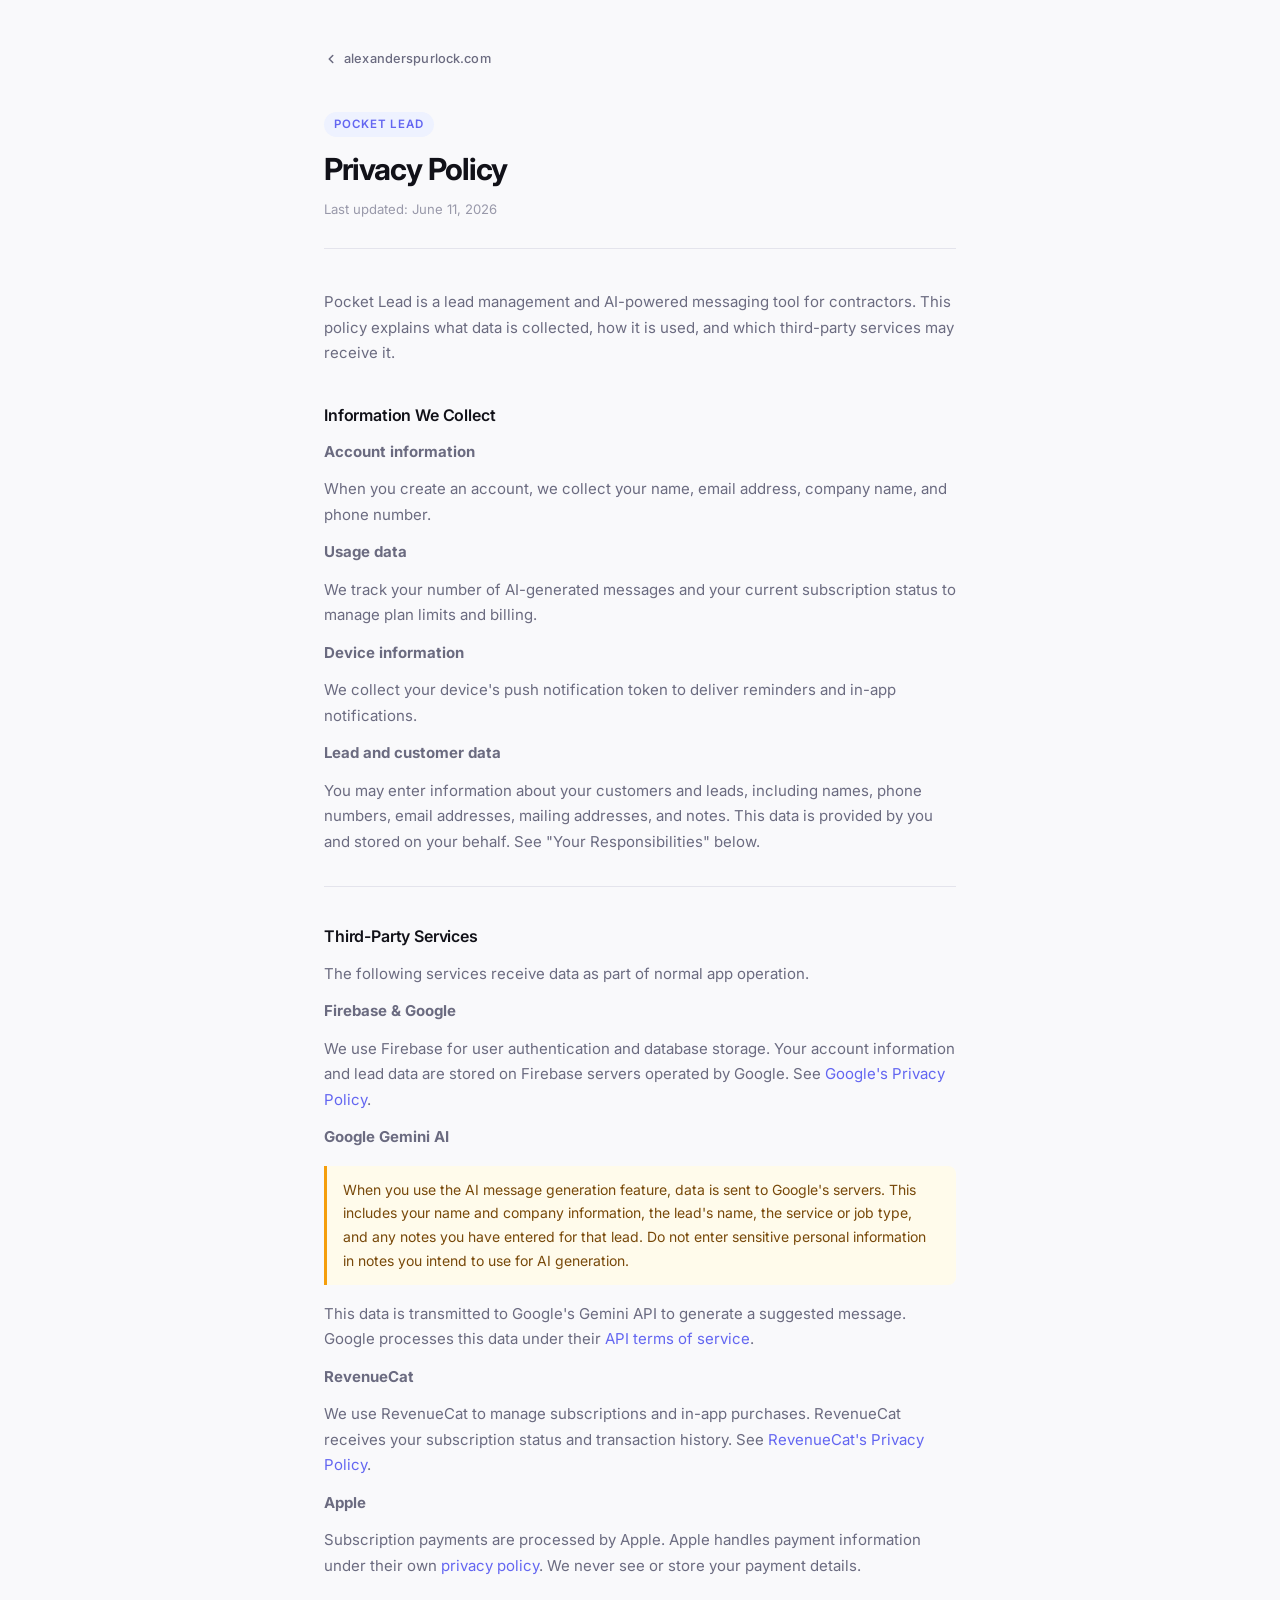
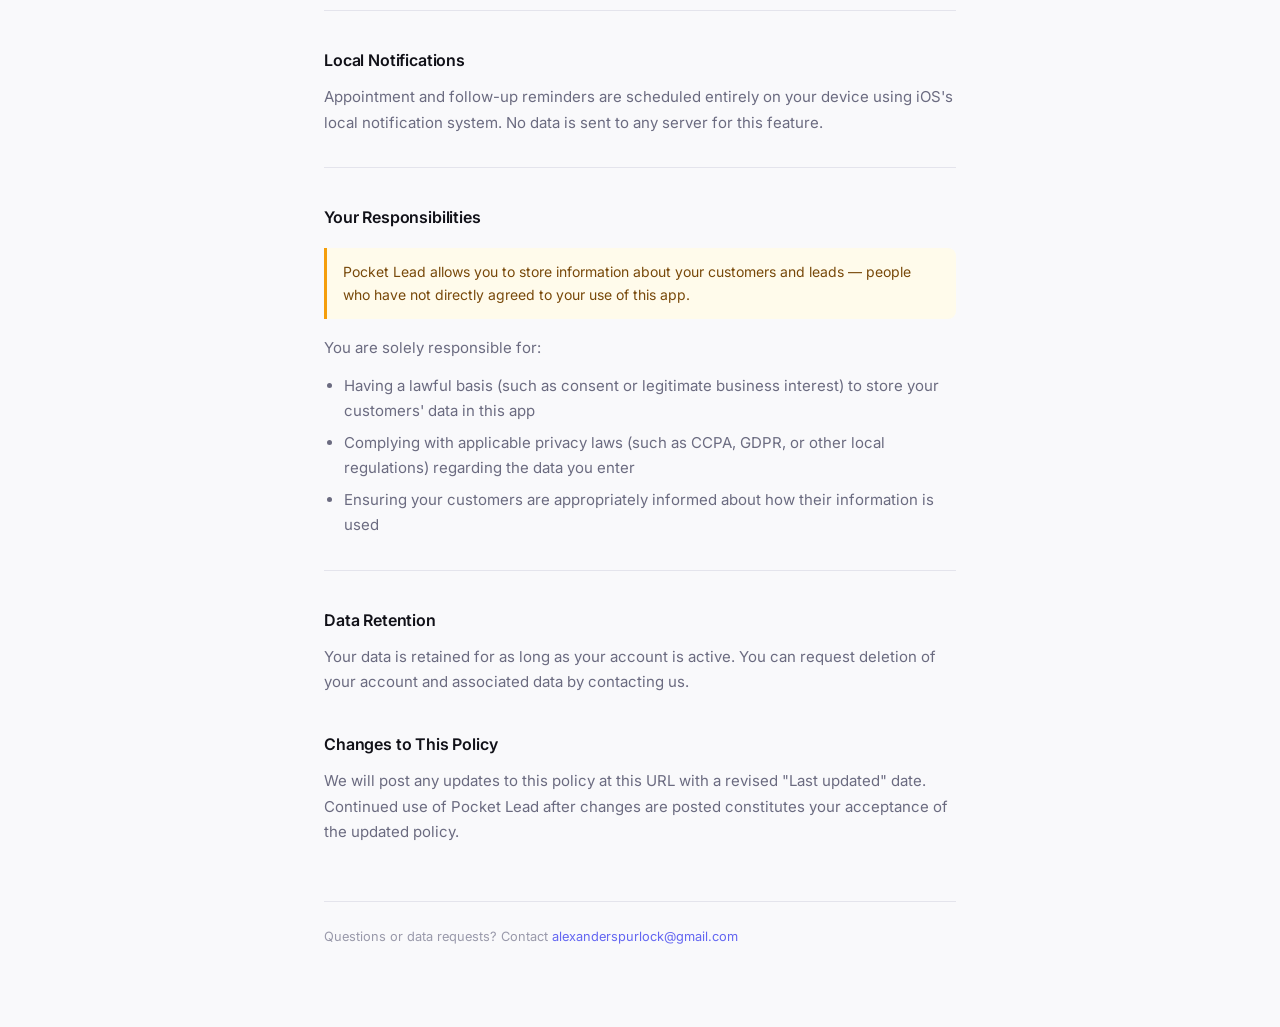
==== legal/pocket-lead/privacy/index.html @ 6b61e497 "updates to legal docs" ====
<!doctype html>
<html lang="en">
  <head>
    <meta charset="UTF-8" />
    <meta name="viewport" content="width=device-width, initial-scale=1.0" />
    <title>Privacy Policy — Pocket Lead</title>
    <meta name="description" content="Privacy Policy for Pocket Lead by Alexander Spurlock" />
    <meta name="author" content="Alexander Spurlock" />
    <link rel="preconnect" href="https://fonts.googleapis.com" />
    <link rel="preconnect" href="https://fonts.gstatic.com" crossorigin />
    <link href="https://fonts.googleapis.com/css2?family=Inter:wght@400;500;600;700&display=swap" rel="stylesheet" />
    <link rel="stylesheet" href="../../legal.css" />
  </head>
  <body>
    <div class="page">

      <a href="/" class="back">
        <svg viewBox="0 0 16 16" fill="none" stroke="currentColor" stroke-width="1.75" stroke-linecap="round" stroke-linejoin="round">
          <path d="M10 12L6 8l4-4"/>
        </svg>
        alexanderspurlock.com
      </a>

      <header class="doc-header">
        <span class="app-tag">Pocket Lead</span>
        <h1>Privacy Policy</h1>
        <p class="doc-meta">Last updated: June 11, 2026</p>
      </header>

      <main class="doc-body">
        <p>
          Pocket Lead is a lead management and AI-powered messaging tool for contractors.
          This policy explains what data is collected, how it is used, and which third-party
          services may receive it.
        </p>

        <h2>Information We Collect</h2>

        <p><strong>Account information</strong></p>
        <p>When you create an account, we collect your name, email address, company name, and phone number.</p>

        <p><strong>Usage data</strong></p>
        <p>We track your number of AI-generated messages and your current subscription status to manage plan limits and billing.</p>

        <p><strong>Device information</strong></p>
        <p>We collect your device's push notification token to deliver reminders and in-app notifications.</p>

        <p><strong>Lead and customer data</strong></p>
        <p>You may enter information about your customers and leads, including names, phone numbers, email addresses, mailing addresses, and notes. This data is provided by you and stored on your behalf. See "Your Responsibilities" below.</p>

        <hr class="section-divider" />

        <h2>Third-Party Services</h2>
        <p>The following services receive data as part of normal app operation.</p>

        <p><strong>Firebase &amp; Google</strong></p>
        <p>
          We use Firebase for user authentication and database storage. Your account information
          and lead data are stored on Firebase servers operated by Google. See
          <a href="https://policies.google.com/privacy" target="_blank" rel="noopener">Google's Privacy Policy</a>.
        </p>

        <p><strong>Google Gemini AI</strong></p>
        <div class="callout">
          When you use the AI message generation feature, data is sent to Google's servers.
          This includes your name and company information, the lead's name, the service or job type,
          and any notes you have entered for that lead. Do not enter sensitive personal information
          in notes you intend to use for AI generation.
        </div>
        <p>
          This data is transmitted to Google's Gemini API to generate a suggested message.
          Google processes this data under their
          <a href="https://ai.google.dev/terms" target="_blank" rel="noopener">API terms of service</a>.
        </p>

        <p><strong>RevenueCat</strong></p>
        <p>
          We use RevenueCat to manage subscriptions and in-app purchases. RevenueCat receives
          your subscription status and transaction history. See
          <a href="https://www.revenuecat.com/privacy" target="_blank" rel="noopener">RevenueCat's Privacy Policy</a>.
        </p>

        <p><strong>Apple</strong></p>
        <p>
          Subscription payments are processed by Apple. Apple handles payment information
          under their own
          <a href="https://www.apple.com/legal/privacy" target="_blank" rel="noopener">privacy policy</a>.
          We never see or store your payment details.
        </p>

        <hr class="section-divider" />

        <h2>Local Notifications</h2>
        <p>
          Appointment and follow-up reminders are scheduled entirely on your device using
          iOS's local notification system. No data is sent to any server for this feature.
        </p>

        <hr class="section-divider" />

        <h2>Your Responsibilities</h2>
        <div class="callout">
          Pocket Lead allows you to store information about your customers and leads —
          people who have not directly agreed to your use of this app.
        </div>
        <p>
          You are solely responsible for:
        </p>
        <ul>
          <li>Having a lawful basis (such as consent or legitimate business interest) to store your customers' data in this app</li>
          <li>Complying with applicable privacy laws (such as CCPA, GDPR, or other local regulations) regarding the data you enter</li>
          <li>Ensuring your customers are appropriately informed about how their information is used</li>
        </ul>

        <hr class="section-divider" />

        <h2>Data Retention</h2>
        <p>
          Your data is retained for as long as your account is active. You can request
          deletion of your account and associated data by contacting us.
        </p>

        <h2>Changes to This Policy</h2>
        <p>
          We will post any updates to this policy at this URL with a revised "Last updated"
          date. Continued use of Pocket Lead after changes are posted constitutes your
          acceptance of the updated policy.
        </p>
      </main>

      <footer class="doc-footer">
        Questions or data requests? Contact
        <a href="mailto:alexanderspurlock@gmail.com">alexanderspurlock@gmail.com</a>
      </footer>

    </div>
  </body>
</html>
---- legal/legal.css ----
*, *::before, *::after {
  box-sizing: border-box;
  margin: 0;
  padding: 0;
}

:root {
  --bg: #f9f9fb;
  --surface: #ffffff;
  --text: #111118;
  --muted: #6b6b80;
  --faint: #9999aa;
  --border: #e4e4ec;
  --accent: #6366f1;
  --accent-light: #eef2ff;
}

body {
  font-family: 'Inter', system-ui, -apple-system, sans-serif;
  background: var(--bg);
  color: var(--text);
  font-size: 15px;
  line-height: 1.7;
  -webkit-font-smoothing: antialiased;
}

.page {
  max-width: 680px;
  margin: 0 auto;
  padding: 48px 24px 80px;
}

/* Back link */
.back {
  display: inline-flex;
  align-items: center;
  gap: 6px;
  font-size: 0.8rem;
  font-weight: 500;
  color: var(--muted);
  text-decoration: none;
  margin-bottom: 40px;
  letter-spacing: 0.01em;
  transition: color 0.15s ease;
}

.back:hover {
  color: var(--accent);
}

.back svg {
  width: 14px;
  height: 14px;
}

/* Header */
.doc-header {
  margin-bottom: 40px;
  padding-bottom: 28px;
  border-bottom: 1px solid var(--border);
}

.app-tag {
  display: inline-block;
  font-size: 0.72rem;
  font-weight: 600;
  letter-spacing: 0.08em;
  text-transform: uppercase;
  color: var(--accent);
  background: var(--accent-light);
  padding: 3px 10px;
  border-radius: 20px;
  margin-bottom: 14px;
}

.doc-header h1 {
  font-size: 1.9rem;
  font-weight: 700;
  letter-spacing: -0.03em;
  line-height: 1.2;
  color: var(--text);
  margin-bottom: 10px;
}

.doc-meta {
  font-size: 0.82rem;
  color: var(--faint);
}

/* Content */
.doc-body h2 {
  font-size: 1rem;
  font-weight: 600;
  letter-spacing: -0.01em;
  color: var(--text);
  margin-top: 36px;
  margin-bottom: 10px;
}

.doc-body h2:first-child {
  margin-top: 0;
}

.doc-body p {
  color: var(--muted);
  margin-bottom: 12px;
}

.doc-body p:last-child {
  margin-bottom: 0;
}

.doc-body ul {
  color: var(--muted);
  padding-left: 20px;
  margin-bottom: 12px;
}

.doc-body li {
  margin-bottom: 6px;
}

.doc-body a {
  color: var(--accent);
  text-decoration: none;
}

.doc-body a:hover {
  text-decoration: underline;
}

.callout {
  background: #fffbeb;
  border-left: 3px solid #f59e0b;
  border-radius: 0 8px 8px 0;
  padding: 12px 16px;
  margin: 16px 0;
  font-size: 0.875rem;
  color: #78490a;
}

.section-divider {
  border: none;
  border-top: 1px solid var(--border);
  margin: 32px 0;
}

/* Footer */
.doc-footer {
  margin-top: 56px;
  padding-top: 24px;
  border-top: 1px solid var(--border);
  font-size: 0.8rem;
  color: var(--faint);
}

.doc-footer a {
  color: var(--accent);
  text-decoration: none;
}

@media (max-width: 600px) {
  .page {
    padding: 32px 20px 60px;
  }

  .doc-header h1 {
    font-size: 1.5rem;
  }
}
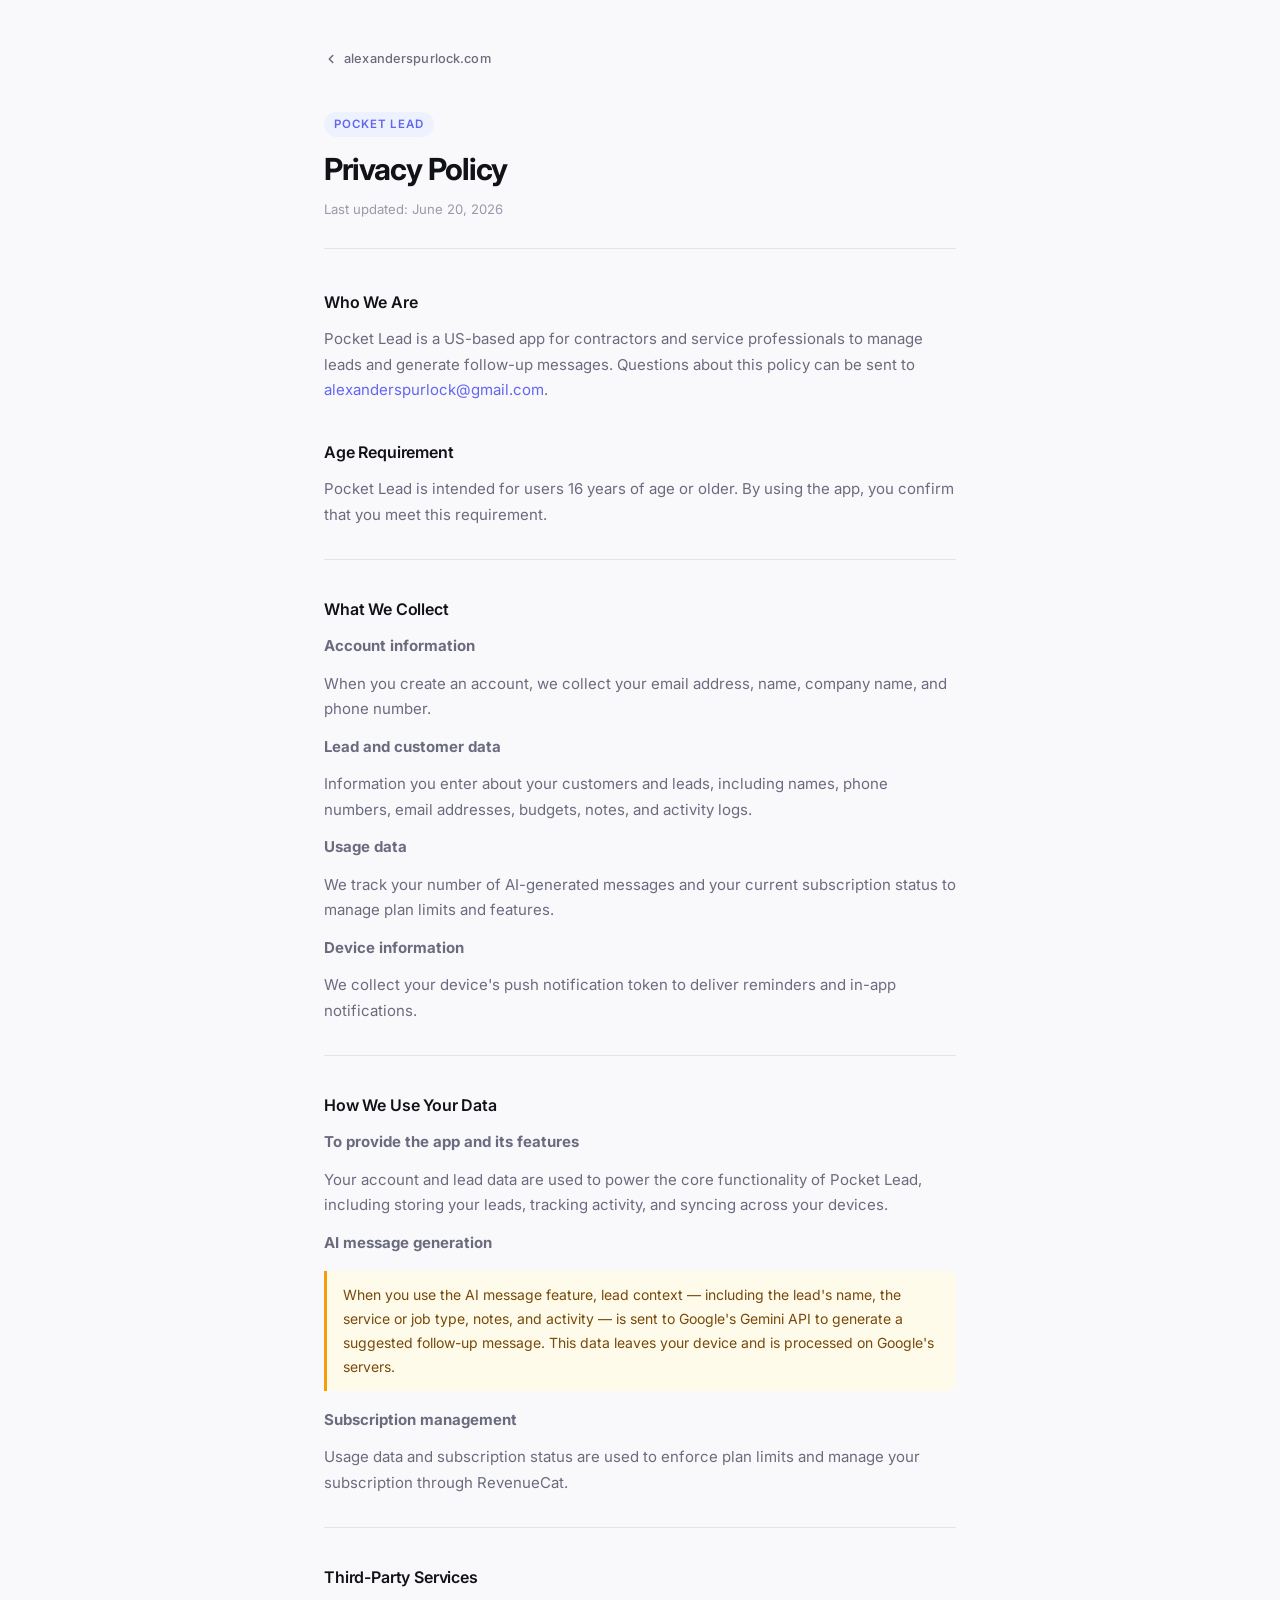
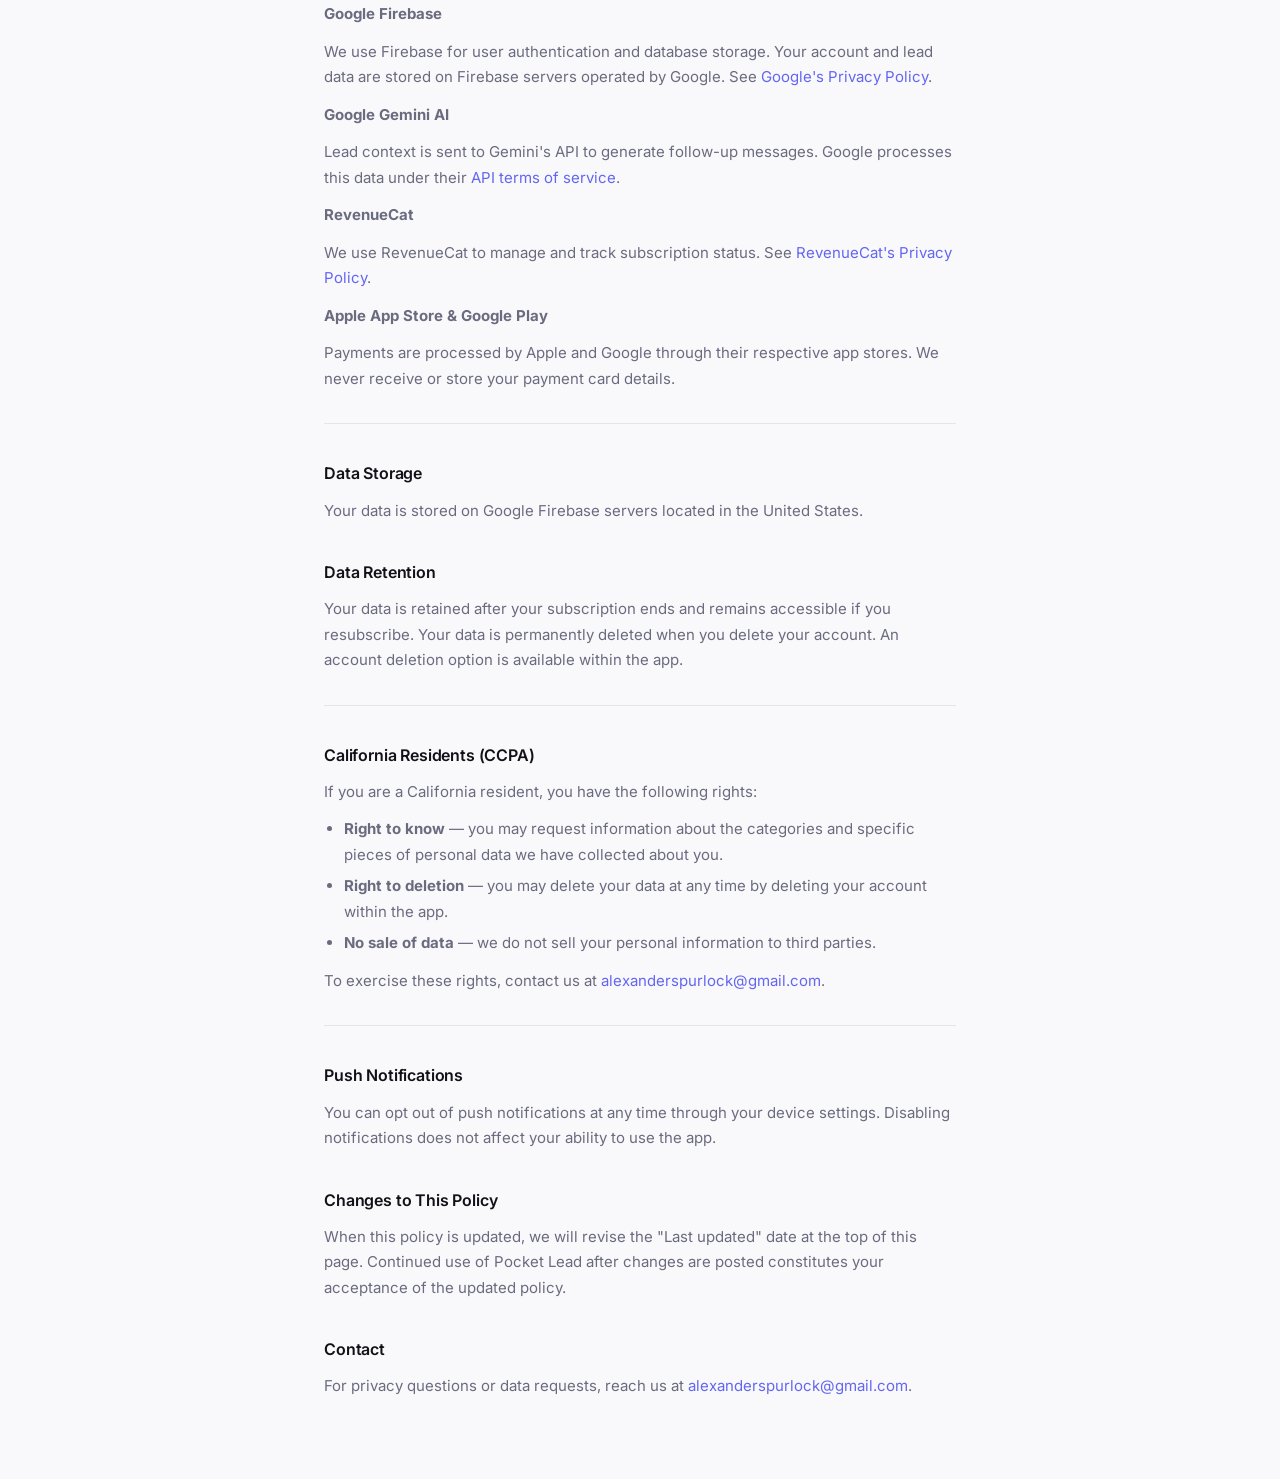
==== commit bc02c9fc: "update pocket lead terms and privacy" ====
--- a/legal/pocket-lead/privacy/index.html
+++ b/legal/pocket-lead/privacy/index.html
@@ -24,114 +24,156 @@
       <header class="doc-header">
         <span class="app-tag">Pocket Lead</span>
         <h1>Privacy Policy</h1>
-        <p class="doc-meta">Last updated: June 11, 2026</p>
+        <p class="doc-meta">Last updated: June 20, 2026</p>
       </header>
 
       <main class="doc-body">
+
+        <h2>Who We Are</h2>
         <p>
-          Pocket Lead is a lead management and AI-powered messaging tool for contractors.
-          This policy explains what data is collected, how it is used, and which third-party
-          services may receive it.
+          Pocket Lead is a US-based app for contractors and service professionals to manage
+          leads and generate follow-up messages. Questions about this policy can be sent to
+          <a href="mailto:alexanderspurlock@gmail.com">alexanderspurlock@gmail.com</a>.
         </p>
 
-        <h2>Information We Collect</h2>
+        <h2>Age Requirement</h2>
+        <p>
+          Pocket Lead is intended for users 16 years of age or older. By using the app,
+          you confirm that you meet this requirement.
+        </p>
+
+        <hr class="section-divider" />
+
+        <h2>What We Collect</h2>
 
         <p><strong>Account information</strong></p>
-        <p>When you create an account, we collect your name, email address, company name, and phone number.</p>
+        <p>
+          When you create an account, we collect your email address, name, company name,
+          and phone number.
+        </p>
+
+        <p><strong>Lead and customer data</strong></p>
+        <p>
+          Information you enter about your customers and leads, including names, phone numbers,
+          email addresses, budgets, notes, and activity logs.
+        </p>
 
         <p><strong>Usage data</strong></p>
-        <p>We track your number of AI-generated messages and your current subscription status to manage plan limits and billing.</p>
+        <p>
+          We track your number of AI-generated messages and your current subscription status
+          to manage plan limits and features.
+        </p>
 
         <p><strong>Device information</strong></p>
-        <p>We collect your device's push notification token to deliver reminders and in-app notifications.</p>
+        <p>
+          We collect your device's push notification token to deliver reminders and
+          in-app notifications.
+        </p>
 
-        <p><strong>Lead and customer data</strong></p>
-        <p>You may enter information about your customers and leads, including names, phone numbers, email addresses, mailing addresses, and notes. This data is provided by you and stored on your behalf. See "Your Responsibilities" below.</p>
+        <hr class="section-divider" />
+
+        <h2>How We Use Your Data</h2>
+
+        <p><strong>To provide the app and its features</strong></p>
+        <p>
+          Your account and lead data are used to power the core functionality of Pocket Lead,
+          including storing your leads, tracking activity, and syncing across your devices.
+        </p>
+
+        <p><strong>AI message generation</strong></p>
+        <div class="callout">
+          When you use the AI message feature, lead context — including the lead's name,
+          the service or job type, notes, and activity — is sent to Google's Gemini API
+          to generate a suggested follow-up message. This data leaves your device and is
+          processed on Google's servers.
+        </div>
+
+        <p><strong>Subscription management</strong></p>
+        <p>
+          Usage data and subscription status are used to enforce plan limits and manage
+          your subscription through RevenueCat.
+        </p>
 
         <hr class="section-divider" />
 
         <h2>Third-Party Services</h2>
-        <p>The following services receive data as part of normal app operation.</p>
 
-        <p><strong>Firebase &amp; Google</strong></p>
+        <p><strong>Google Firebase</strong></p>
         <p>
-          We use Firebase for user authentication and database storage. Your account information
-          and lead data are stored on Firebase servers operated by Google. See
+          We use Firebase for user authentication and database storage. Your account and
+          lead data are stored on Firebase servers operated by Google. See
           <a href="https://policies.google.com/privacy" target="_blank" rel="noopener">Google's Privacy Policy</a>.
         </p>
 
         <p><strong>Google Gemini AI</strong></p>
-        <div class="callout">
-          When you use the AI message generation feature, data is sent to Google's servers.
-          This includes your name and company information, the lead's name, the service or job type,
-          and any notes you have entered for that lead. Do not enter sensitive personal information
-          in notes you intend to use for AI generation.
-        </div>
         <p>
-          This data is transmitted to Google's Gemini API to generate a suggested message.
-          Google processes this data under their
+          Lead context is sent to Gemini's API to generate follow-up messages. Google
+          processes this data under their
           <a href="https://ai.google.dev/terms" target="_blank" rel="noopener">API terms of service</a>.
         </p>
 
         <p><strong>RevenueCat</strong></p>
         <p>
-          We use RevenueCat to manage subscriptions and in-app purchases. RevenueCat receives
-          your subscription status and transaction history. See
+          We use RevenueCat to manage and track subscription status. See
           <a href="https://www.revenuecat.com/privacy" target="_blank" rel="noopener">RevenueCat's Privacy Policy</a>.
         </p>
 
-        <p><strong>Apple</strong></p>
+        <p><strong>Apple App Store &amp; Google Play</strong></p>
         <p>
-          Subscription payments are processed by Apple. Apple handles payment information
-          under their own
-          <a href="https://www.apple.com/legal/privacy" target="_blank" rel="noopener">privacy policy</a>.
-          We never see or store your payment details.
+          Payments are processed by Apple and Google through their respective app stores.
+          We never receive or store your payment card details.
         </p>
 
         <hr class="section-divider" />
 
-        <h2>Local Notifications</h2>
+        <h2>Data Storage</h2>
         <p>
-          Appointment and follow-up reminders are scheduled entirely on your device using
-          iOS's local notification system. No data is sent to any server for this feature.
+          Your data is stored on Google Firebase servers located in the United States.
+        </p>
+
+        <h2>Data Retention</h2>
+        <p>
+          Your data is retained after your subscription ends and remains accessible if
+          you resubscribe. Your data is permanently deleted when you delete your account.
+          An account deletion option is available within the app.
         </p>
 
         <hr class="section-divider" />
 
-        <h2>Your Responsibilities</h2>
-        <div class="callout">
-          Pocket Lead allows you to store information about your customers and leads —
-          people who have not directly agreed to your use of this app.
-        </div>
+        <h2>California Residents (CCPA)</h2>
+        <p>If you are a California resident, you have the following rights:</p>
+        <ul>
+          <li><strong>Right to know</strong> — you may request information about the categories and specific pieces of personal data we have collected about you.</li>
+          <li><strong>Right to deletion</strong> — you may delete your data at any time by deleting your account within the app.</li>
+          <li><strong>No sale of data</strong> — we do not sell your personal information to third parties.</li>
+        </ul>
         <p>
-          You are solely responsible for:
+          To exercise these rights, contact us at
+          <a href="mailto:alexanderspurlock@gmail.com">alexanderspurlock@gmail.com</a>.
         </p>
-        <ul>
-          <li>Having a lawful basis (such as consent or legitimate business interest) to store your customers' data in this app</li>
-          <li>Complying with applicable privacy laws (such as CCPA, GDPR, or other local regulations) regarding the data you enter</li>
-          <li>Ensuring your customers are appropriately informed about how their information is used</li>
-        </ul>
 
         <hr class="section-divider" />
 
-        <h2>Data Retention</h2>
+        <h2>Push Notifications</h2>
         <p>
-          Your data is retained for as long as your account is active. You can request
-          deletion of your account and associated data by contacting us.
+          You can opt out of push notifications at any time through your device settings.
+          Disabling notifications does not affect your ability to use the app.
         </p>
 
         <h2>Changes to This Policy</h2>
         <p>
-          We will post any updates to this policy at this URL with a revised "Last updated"
-          date. Continued use of Pocket Lead after changes are posted constitutes your
-          acceptance of the updated policy.
+          When this policy is updated, we will revise the "Last updated" date at the top
+          of this page. Continued use of Pocket Lead after changes are posted constitutes
+          your acceptance of the updated policy.
         </p>
+
+        <h2>Contact</h2>
+        <p>
+          For privacy questions or data requests, reach us at
+          <a href="mailto:alexanderspurlock@gmail.com">alexanderspurlock@gmail.com</a>.
+        </p>
+
       </main>
-
-      <footer class="doc-footer">
-        Questions or data requests? Contact
-        <a href="mailto:alexanderspurlock@gmail.com">alexanderspurlock@gmail.com</a>
-      </footer>
 
     </div>
   </body>
